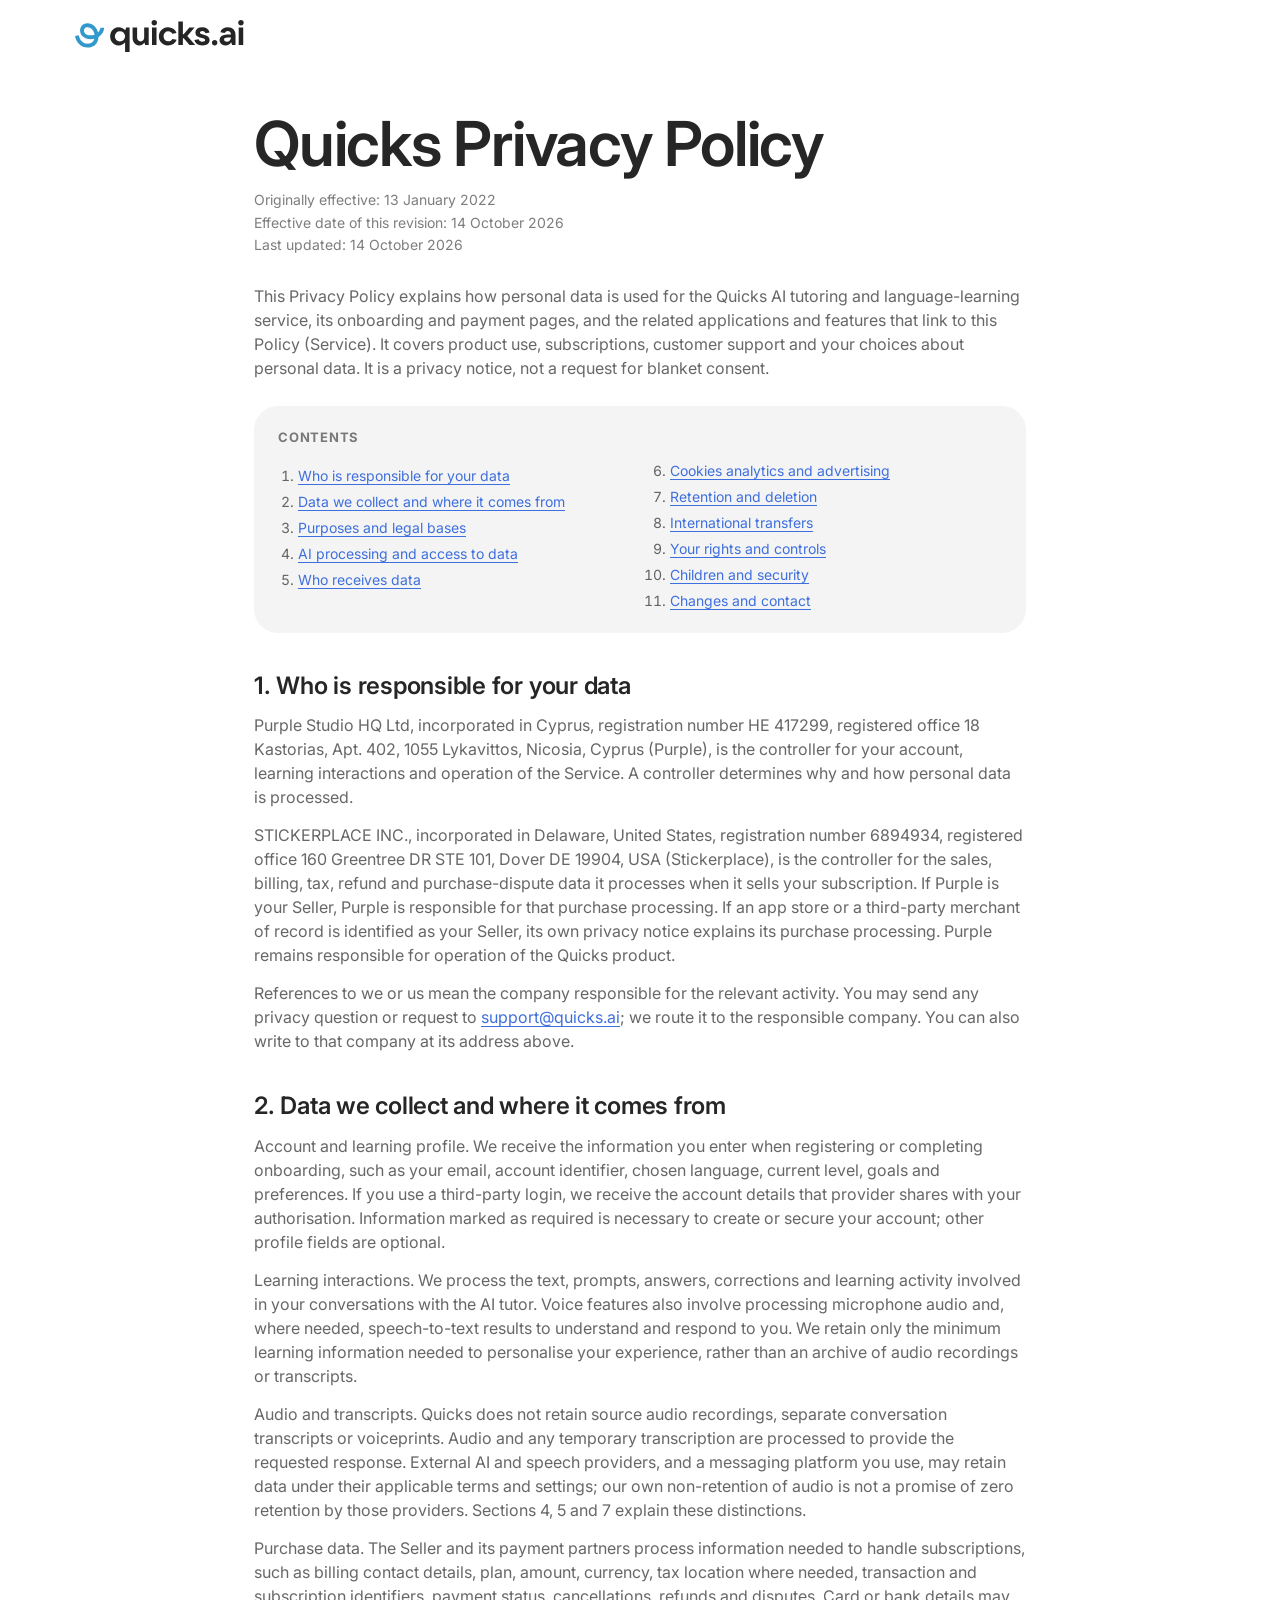
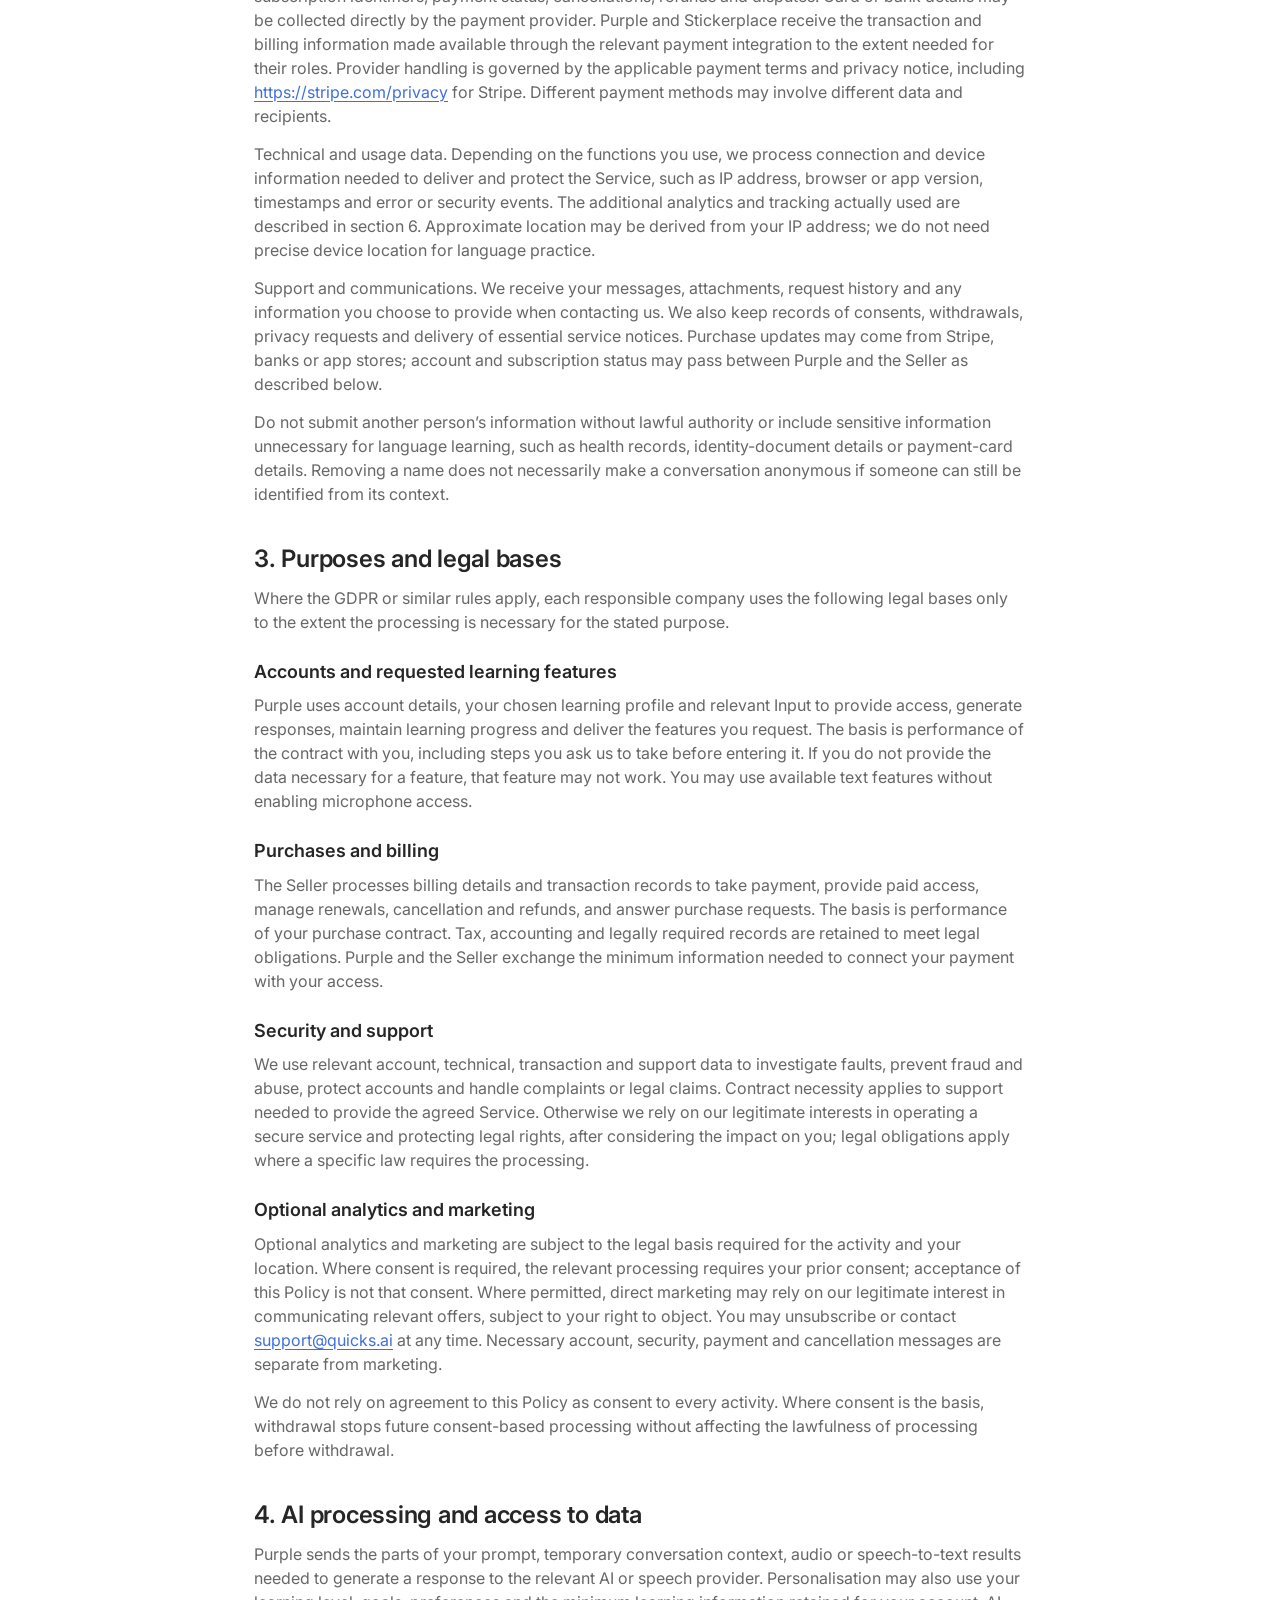
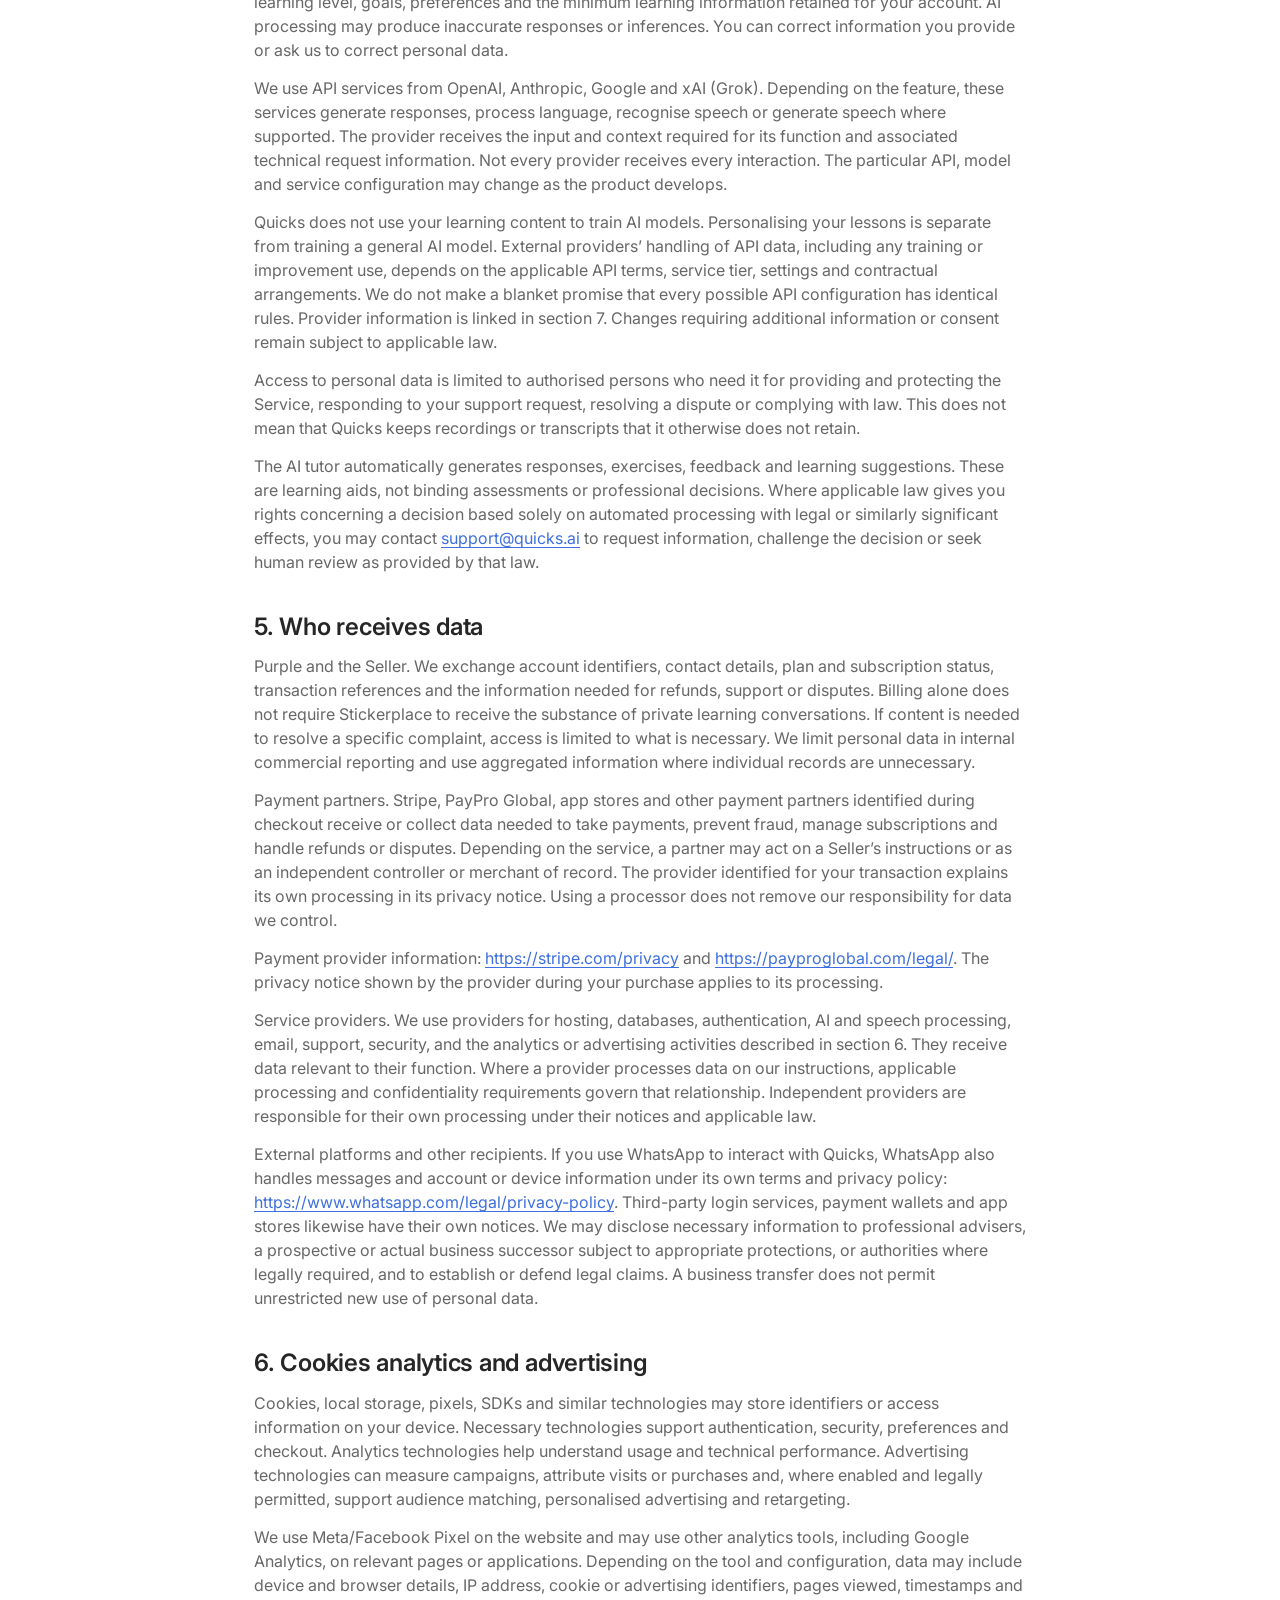
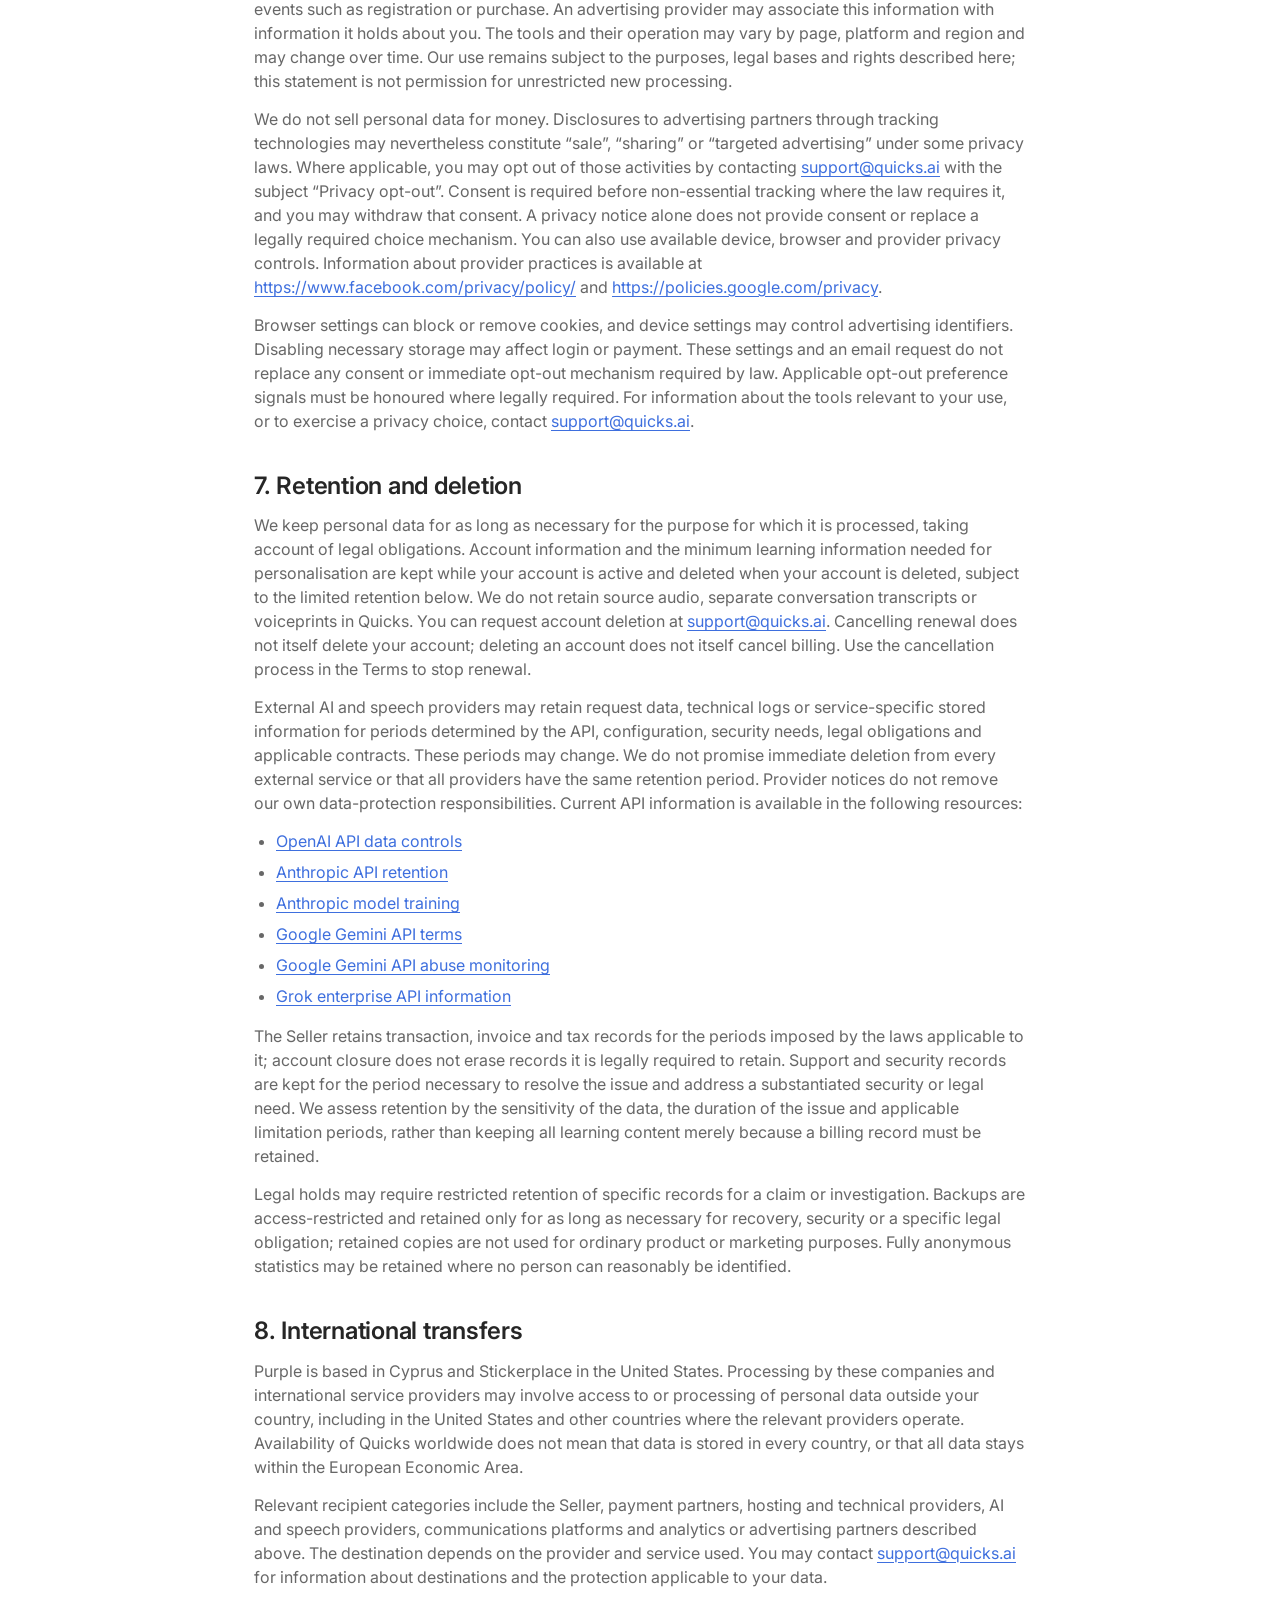
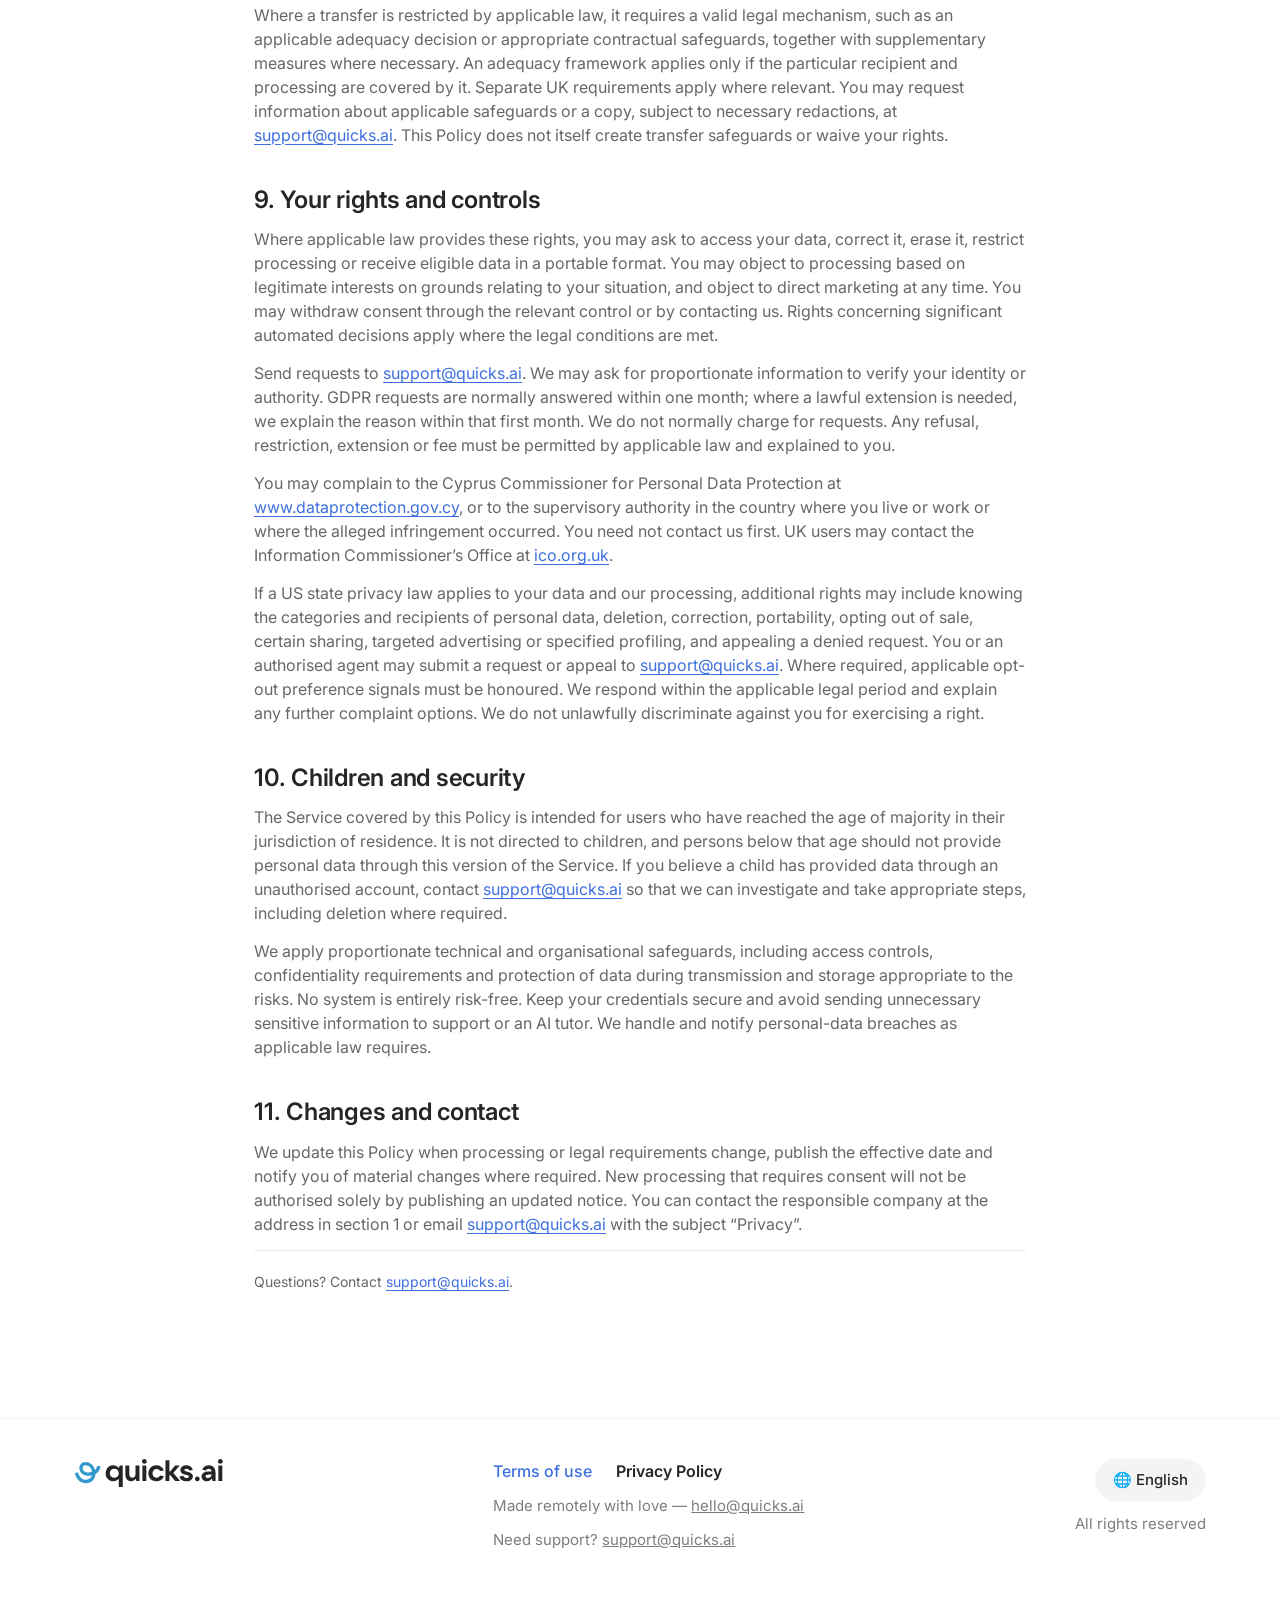
==== privacy.html @ 23584b9f "Add Terms of Service & Privacy Policy pages (brights-style), archive old versions, clean URLs" ====
<!DOCTYPE html>
<html lang="en">
<head>
  <meta charset="UTF-8">
  <meta name="viewport" content="width=device-width, initial-scale=1">

  <!-- Yandex.Metrika counter -->
  <script type="text/javascript">
      (function(m,e,t,r,i,k,a){
          m[i]=m[i]||function(){(m[i].a=m[i].a||[]).push(arguments)};
          m[i].l=1*new Date();

          for (var j = 0; j < document.scripts.length; j++) {
              if (document.scripts[j].src === r) {
                  return;
              }
          }

          k=e.createElement(t);
          a=e.getElementsByTagName(t)[0];
          k.async=1;
          k.src=r;
          a.parentNode.insertBefore(k,a);
      })(
          window,
          document,
          'script',
          'https://mc.yandex.ru/metrika/tag.js?id=111194006',
          'ym'
      );

      ym(111194006, 'init', {
          ssr: true,
          webvisor: true,
          clickmap: true,
          ecommerce: "dataLayer",
          referrer: document.referrer,
          url: location.href,
          accurateTrackBounce: true,
          trackLinks: true
      });
  </script>

  <noscript>
      <div>
          <img
              src="https://mc.yandex.ru/watch/111194006"
              style="position:absolute; left:-9999px;"
              alt=""
          />
      </div>
  </noscript>
  <!-- /Yandex.Metrika counter -->

  <title>Quicks Privacy Policy</title>
  <meta name="description" content="How Quicks processes personal data for AI tutoring, subscriptions and related services.">
  <link rel="icon" href="img/favicon.ico" type="image/png" sizes="128x128">
  <link rel="apple-touch-icon" href="img/favicon.ico">
  <link rel="preconnect" href="https://fonts.googleapis.com">
  <link rel="preconnect" href="https://fonts.gstatic.com" crossorigin>
  <link href="https://fonts.googleapis.com/css2?family=Inter:wght@400;500;600;700&family=Hedvig+Letters+Serif:opsz@12..24&display=swap" rel="stylesheet">
  <link rel="stylesheet" href="css/styles.css">
</head>
<body>

  <!-- ======= Header ======= -->
  <header class="site-header">
    <div class="container header-inner">
      <a class="logo" href="index.html">
        <img src="img/logo-full.svg" alt="quicks.ai" width="170" height="32">
      </a>
    </div>
  </header>

  <main>
    <article class="legal">
      <div class="container legal-inner">
        <h1>Quicks Privacy Policy</h1>
        <p class="dates">Originally effective: 13 January 2022<br>Effective date of this revision: 14 October 2026<br>Last updated: 14 October 2026</p>
        <p>This Privacy Policy explains how personal data is used for the Quicks AI tutoring and language-learning service, its onboarding and payment pages, and the related applications and features that link to this Policy (Service). It covers product use, subscriptions, customer support and your choices about personal data. It is a privacy notice, not a request for blanket consent.</p>

        <nav class="toc" aria-label="Contents">
          <strong>Contents</strong>
          <ol>
            <li><a href="#section-1">Who is responsible for your data</a></li>
            <li><a href="#section-2">Data we collect and where it comes from</a></li>
            <li><a href="#section-3">Purposes and legal bases</a></li>
            <li><a href="#section-4">AI processing and access to data</a></li>
            <li><a href="#section-5">Who receives data</a></li>
            <li><a href="#section-6">Cookies analytics and advertising</a></li>
            <li><a href="#section-7">Retention and deletion</a></li>
            <li><a href="#section-8">International transfers</a></li>
            <li><a href="#section-9">Your rights and controls</a></li>
            <li><a href="#section-10">Children and security</a></li>
            <li><a href="#section-11">Changes and contact</a></li>
          </ol>
        </nav>

        <h2 id="section-1">1. Who is responsible for your data</h2>
        <p>Purple Studio HQ Ltd, incorporated in Cyprus, registration number ΗΕ 417299, registered office 18 Kastorias, Apt. 402, 1055 Lykavittos, Nicosia, Cyprus (Purple), is the controller for your account, learning interactions and operation of the Service. A controller determines why and how personal data is processed.</p>
        <p>STICKERPLACE INC., incorporated in Delaware, United States, registration number 6894934, registered office 160 Greentree DR STE 101, Dover DE 19904, USA (Stickerplace), is the controller for the sales, billing, tax, refund and purchase-dispute data it processes when it sells your subscription. If Purple is your Seller, Purple is responsible for that purchase processing. If an app store or a third-party merchant of record is identified as your Seller, its own privacy notice explains its purchase processing. Purple remains responsible for operation of the Quicks product.</p>
        <p>References to we or us mean the company responsible for the relevant activity. You may send any privacy question or request to <a href="mailto:support@quicks.ai">support@quicks.ai</a>; we route it to the responsible company. You can also write to that company at its address above.</p>

        <h2 id="section-2">2. Data we collect and where it comes from</h2>
        <p>Account and learning profile. We receive the information you enter when registering or completing onboarding, such as your email, account identifier, chosen language, current level, goals and preferences. If you use a third-party login, we receive the account details that provider shares with your authorisation. Information marked as required is necessary to create or secure your account; other profile fields are optional.</p>
        <p>Learning interactions. We process the text, prompts, answers, corrections and learning activity involved in your conversations with the AI tutor. Voice features also involve processing microphone audio and, where needed, speech-to-text results to understand and respond to you. We retain only the minimum learning information needed to personalise your experience, rather than an archive of audio recordings or transcripts.</p>
        <p>Audio and transcripts. Quicks does not retain source audio recordings, separate conversation transcripts or voiceprints. Audio and any temporary transcription are processed to provide the requested response. External AI and speech providers, and a messaging platform you use, may retain data under their applicable terms and settings; our own non-retention of audio is not a promise of zero retention by those providers. Sections 4, 5 and 7 explain these distinctions.</p>
        <p>Purchase data. The Seller and its payment partners process information needed to handle subscriptions, such as billing contact details, plan, amount, currency, tax location where needed, transaction and subscription identifiers, payment status, cancellations, refunds and disputes. Card or bank details may be collected directly by the payment provider. Purple and Stickerplace receive the transaction and billing information made available through the relevant payment integration to the extent needed for their roles. Provider handling is governed by the applicable payment terms and privacy notice, including <a href="https://stripe.com/privacy">https://stripe.com/privacy</a> for Stripe. Different payment methods may involve different data and recipients.</p>
        <p>Technical and usage data. Depending on the functions you use, we process connection and device information needed to deliver and protect the Service, such as IP address, browser or app version, timestamps and error or security events. The additional analytics and tracking actually used are described in section 6. Approximate location may be derived from your IP address; we do not need precise device location for language practice.</p>
        <p>Support and communications. We receive your messages, attachments, request history and any information you choose to provide when contacting us. We also keep records of consents, withdrawals, privacy requests and delivery of essential service notices. Purchase updates may come from Stripe, banks or app stores; account and subscription status may pass between Purple and the Seller as described below.</p>
        <p>Do not submit another person’s information without lawful authority or include sensitive information unnecessary for language learning, such as health records, identity-document details or payment-card details. Removing a name does not necessarily make a conversation anonymous if someone can still be identified from its context.</p>

        <h2 id="section-3">3. Purposes and legal bases</h2>
        <p>Where the GDPR or similar rules apply, each responsible company uses the following legal bases only to the extent the processing is necessary for the stated purpose.</p>
        <h3>Accounts and requested learning features</h3>
        <p>Purple uses account details, your chosen learning profile and relevant Input to provide access, generate responses, maintain learning progress and deliver the features you request. The basis is performance of the contract with you, including steps you ask us to take before entering it. If you do not provide the data necessary for a feature, that feature may not work. You may use available text features without enabling microphone access.</p>
        <h3>Purchases and billing</h3>
        <p>The Seller processes billing details and transaction records to take payment, provide paid access, manage renewals, cancellation and refunds, and answer purchase requests. The basis is performance of your purchase contract. Tax, accounting and legally required records are retained to meet legal obligations. Purple and the Seller exchange the minimum information needed to connect your payment with your access.</p>
        <h3>Security and support</h3>
        <p>We use relevant account, technical, transaction and support data to investigate faults, prevent fraud and abuse, protect accounts and handle complaints or legal claims. Contract necessity applies to support needed to provide the agreed Service. Otherwise we rely on our legitimate interests in operating a secure service and protecting legal rights, after considering the impact on you; legal obligations apply where a specific law requires the processing.</p>
        <h3>Optional analytics and marketing</h3>
        <p>Optional analytics and marketing are subject to the legal basis required for the activity and your location. Where consent is required, the relevant processing requires your prior consent; acceptance of this Policy is not that consent. Where permitted, direct marketing may rely on our legitimate interest in communicating relevant offers, subject to your right to object. You may unsubscribe or contact <a href="mailto:support@quicks.ai">support@quicks.ai</a> at any time. Necessary account, security, payment and cancellation messages are separate from marketing.</p>
        <p>We do not rely on agreement to this Policy as consent to every activity. Where consent is the basis, withdrawal stops future consent-based processing without affecting the lawfulness of processing before withdrawal.</p>

        <h2 id="section-4">4. AI processing and access to data</h2>
        <p>Purple sends the parts of your prompt, temporary conversation context, audio or speech-to-text results needed to generate a response to the relevant AI or speech provider. Personalisation may also use your learning level, goals, preferences and the minimum learning information retained for your account. AI processing may produce inaccurate responses or inferences. You can correct information you provide or ask us to correct personal data.</p>
        <p>We use API services from OpenAI, Anthropic, Google and xAI (Grok). Depending on the feature, these services generate responses, process language, recognise speech or generate speech where supported. The provider receives the input and context required for its function and associated technical request information. Not every provider receives every interaction. The particular API, model and service configuration may change as the product develops.</p>
        <p>Quicks does not use your learning content to train AI models. Personalising your lessons is separate from training a general AI model. External providers’ handling of API data, including any training or improvement use, depends on the applicable API terms, service tier, settings and contractual arrangements. We do not make a blanket promise that every possible API configuration has identical rules. Provider information is linked in section 7. Changes requiring additional information or consent remain subject to applicable law.</p>
        <p>Access to personal data is limited to authorised persons who need it for providing and protecting the Service, responding to your support request, resolving a dispute or complying with law. This does not mean that Quicks keeps recordings or transcripts that it otherwise does not retain.</p>
        <p>The AI tutor automatically generates responses, exercises, feedback and learning suggestions. These are learning aids, not binding assessments or professional decisions. Where applicable law gives you rights concerning a decision based solely on automated processing with legal or similarly significant effects, you may contact <a href="mailto:support@quicks.ai">support@quicks.ai</a> to request information, challenge the decision or seek human review as provided by that law.</p>

        <h2 id="section-5">5. Who receives data</h2>
        <p>Purple and the Seller. We exchange account identifiers, contact details, plan and subscription status, transaction references and the information needed for refunds, support or disputes. Billing alone does not require Stickerplace to receive the substance of private learning conversations. If content is needed to resolve a specific complaint, access is limited to what is necessary. We limit personal data in internal commercial reporting and use aggregated information where individual records are unnecessary.</p>
        <p>Payment partners. Stripe, PayPro Global, app stores and other payment partners identified during checkout receive or collect data needed to take payments, prevent fraud, manage subscriptions and handle refunds or disputes. Depending on the service, a partner may act on a Seller’s instructions or as an independent controller or merchant of record. The provider identified for your transaction explains its own processing in its privacy notice. Using a processor does not remove our responsibility for data we control.</p>
        <p>Payment provider information: <a href="https://stripe.com/privacy">https://stripe.com/privacy</a> and <a href="https://payproglobal.com/legal/">https://payproglobal.com/legal/</a>. The privacy notice shown by the provider during your purchase applies to its processing.</p>
        <p>Service providers. We use providers for hosting, databases, authentication, AI and speech processing, email, support, security, and the analytics or advertising activities described in section 6. They receive data relevant to their function. Where a provider processes data on our instructions, applicable processing and confidentiality requirements govern that relationship. Independent providers are responsible for their own processing under their notices and applicable law.</p>
        <p>External platforms and other recipients. If you use WhatsApp to interact with Quicks, WhatsApp also handles messages and account or device information under its own terms and privacy policy: <a href="https://www.whatsapp.com/legal/privacy-policy">https://www.whatsapp.com/legal/privacy-policy</a>. Third-party login services, payment wallets and app stores likewise have their own notices. We may disclose necessary information to professional advisers, a prospective or actual business successor subject to appropriate protections, or authorities where legally required, and to establish or defend legal claims. A business transfer does not permit unrestricted new use of personal data.</p>

        <h2 id="section-6">6. Cookies analytics and advertising</h2>
        <p>Cookies, local storage, pixels, SDKs and similar technologies may store identifiers or access information on your device. Necessary technologies support authentication, security, preferences and checkout. Analytics technologies help understand usage and technical performance. Advertising technologies can measure campaigns, attribute visits or purchases and, where enabled and legally permitted, support audience matching, personalised advertising and retargeting.</p>
        <p>We use Meta/Facebook Pixel on the website and may use other analytics tools, including Google Analytics, on relevant pages or applications. Depending on the tool and configuration, data may include device and browser details, IP address, cookie or advertising identifiers, pages viewed, timestamps and events such as registration or purchase. An advertising provider may associate this information with information it holds about you. The tools and their operation may vary by page, platform and region and may change over time. Our use remains subject to the purposes, legal bases and rights described here; this statement is not permission for unrestricted new processing.</p>
        <p>We do not sell personal data for money. Disclosures to advertising partners through tracking technologies may nevertheless constitute “sale”, “sharing” or “targeted advertising” under some privacy laws. Where applicable, you may opt out of those activities by contacting <a href="mailto:support@quicks.ai">support@quicks.ai</a> with the subject “Privacy opt-out”. Consent is required before non-essential tracking where the law requires it, and you may withdraw that consent. A privacy notice alone does not provide consent or replace a legally required choice mechanism. You can also use available device, browser and provider privacy controls. Information about provider practices is available at <a href="https://www.facebook.com/privacy/policy/">https://www.facebook.com/privacy/policy/</a> and <a href="https://policies.google.com/privacy">https://policies.google.com/privacy</a>.</p>
        <p>Browser settings can block or remove cookies, and device settings may control advertising identifiers. Disabling necessary storage may affect login or payment. These settings and an email request do not replace any consent or immediate opt-out mechanism required by law. Applicable opt-out preference signals must be honoured where legally required. For information about the tools relevant to your use, or to exercise a privacy choice, contact <a href="mailto:support@quicks.ai">support@quicks.ai</a>.</p>

        <h2 id="section-7">7. Retention and deletion</h2>
        <p>We keep personal data for as long as necessary for the purpose for which it is processed, taking account of legal obligations. Account information and the minimum learning information needed for personalisation are kept while your account is active and deleted when your account is deleted, subject to the limited retention below. We do not retain source audio, separate conversation transcripts or voiceprints in Quicks. You can request account deletion at <a href="mailto:support@quicks.ai">support@quicks.ai</a>. Cancelling renewal does not itself delete your account; deleting an account does not itself cancel billing. Use the cancellation process in the Terms to stop renewal.</p>
        <p>External AI and speech providers may retain request data, technical logs or service-specific stored information for periods determined by the API, configuration, security needs, legal obligations and applicable contracts. These periods may change. We do not promise immediate deletion from every external service or that all providers have the same retention period. Provider notices do not remove our own data-protection responsibilities. Current API information is available in the following resources:</p>
        <ul>
          <li><a href="https://developers.openai.com/api/docs/guides/your-data">OpenAI API data controls</a></li>
          <li><a href="https://privacy.claude.com/en/articles/7996866-how-long-do-you-store-my-organization-s-data">Anthropic API retention</a></li>
          <li><a href="https://privacy.claude.com/en/articles/7996868-is-my-data-used-for-model-training">Anthropic model training</a></li>
          <li><a href="https://ai.google.dev/gemini-api/terms">Google Gemini API terms</a></li>
          <li><a href="https://ai.google.dev/gemini-api/docs/usage-policies">Google Gemini API abuse monitoring</a></li>
          <li><a href="https://x.ai/legal/faq-enterprise">Grok enterprise API information</a></li>
        </ul>
        <p>The Seller retains transaction, invoice and tax records for the periods imposed by the laws applicable to it; account closure does not erase records it is legally required to retain. Support and security records are kept for the period necessary to resolve the issue and address a substantiated security or legal need. We assess retention by the sensitivity of the data, the duration of the issue and applicable limitation periods, rather than keeping all learning content merely because a billing record must be retained.</p>
        <p>Legal holds may require restricted retention of specific records for a claim or investigation. Backups are access-restricted and retained only for as long as necessary for recovery, security or a specific legal obligation; retained copies are not used for ordinary product or marketing purposes. Fully anonymous statistics may be retained where no person can reasonably be identified.</p>

        <h2 id="section-8">8. International transfers</h2>
        <p>Purple is based in Cyprus and Stickerplace in the United States. Processing by these companies and international service providers may involve access to or processing of personal data outside your country, including in the United States and other countries where the relevant providers operate. Availability of Quicks worldwide does not mean that data is stored in every country, or that all data stays within the European Economic Area.</p>
        <p>Relevant recipient categories include the Seller, payment partners, hosting and technical providers, AI and speech providers, communications platforms and analytics or advertising partners described above. The destination depends on the provider and service used. You may contact <a href="mailto:support@quicks.ai">support@quicks.ai</a> for information about destinations and the protection applicable to your data.</p>
        <p>Where a transfer is restricted by applicable law, it requires a valid legal mechanism, such as an applicable adequacy decision or appropriate contractual safeguards, together with supplementary measures where necessary. An adequacy framework applies only if the particular recipient and processing are covered by it. Separate UK requirements apply where relevant. You may request information about applicable safeguards or a copy, subject to necessary redactions, at <a href="mailto:support@quicks.ai">support@quicks.ai</a>. This Policy does not itself create transfer safeguards or waive your rights.</p>

        <h2 id="section-9">9. Your rights and controls</h2>
        <p>Where applicable law provides these rights, you may ask to access your data, correct it, erase it, restrict processing or receive eligible data in a portable format. You may object to processing based on legitimate interests on grounds relating to your situation, and object to direct marketing at any time. You may withdraw consent through the relevant control or by contacting us. Rights concerning significant automated decisions apply where the legal conditions are met.</p>
        <p>Send requests to <a href="mailto:support@quicks.ai">support@quicks.ai</a>. We may ask for proportionate information to verify your identity or authority. GDPR requests are normally answered within one month; where a lawful extension is needed, we explain the reason within that first month. We do not normally charge for requests. Any refusal, restriction, extension or fee must be permitted by applicable law and explained to you.</p>
        <p>You may complain to the Cyprus Commissioner for Personal Data Protection at <a href="https://www.dataprotection.gov.cy">www.dataprotection.gov.cy</a>, or to the supervisory authority in the country where you live or work or where the alleged infringement occurred. You need not contact us first. UK users may contact the Information Commissioner’s Office at <a href="https://ico.org.uk">ico.org.uk</a>.</p>
        <p>If a US state privacy law applies to your data and our processing, additional rights may include knowing the categories and recipients of personal data, deletion, correction, portability, opting out of sale, certain sharing, targeted advertising or specified profiling, and appealing a denied request. You or an authorised agent may submit a request or appeal to <a href="mailto:support@quicks.ai">support@quicks.ai</a>. Where required, applicable opt-out preference signals must be honoured. We respond within the applicable legal period and explain any further complaint options. We do not unlawfully discriminate against you for exercising a right.</p>

        <h2 id="section-10">10. Children and security</h2>
        <p>The Service covered by this Policy is intended for users who have reached the age of majority in their jurisdiction of residence. It is not directed to children, and persons below that age should not provide personal data through this version of the Service. If you believe a child has provided data through an unauthorised account, contact <a href="mailto:support@quicks.ai">support@quicks.ai</a> so that we can investigate and take appropriate steps, including deletion where required.</p>
        <p>We apply proportionate technical and organisational safeguards, including access controls, confidentiality requirements and protection of data during transmission and storage appropriate to the risks. No system is entirely risk-free. Keep your credentials secure and avoid sending unnecessary sensitive information to support or an AI tutor. We handle and notify personal-data breaches as applicable law requires.</p>

        <h2 id="section-11">11. Changes and contact</h2>
        <p>We update this Policy when processing or legal requirements change, publish the effective date and notify you of material changes where required. New processing that requires consent will not be authorised solely by publishing an updated notice. You can contact the responsible company at the address in section 1 or email <a href="mailto:support@quicks.ai">support@quicks.ai</a> with the subject “Privacy”.</p>

        <p class="legal-foot">Questions? Contact <a href="mailto:support@quicks.ai">support@quicks.ai</a>.</p>
      </div>
    </article>
  </main>

  <!-- ======= Footer ======= -->
  <footer class="site-footer">
    <div class="container footer-inner">
      <a class="logo" href="index.html">
        <img src="img/logo-full.svg" alt="quicks.ai" width="149" height="28">
      </a>
      <div class="footer-mid">
        <nav class="footer-links">
          <a href="terms.html">Terms of use</a>
          <a href="privacy.html" class="is-active">Privacy Policy</a>
        </nav>
        <p>Made remotely with love — <a href="mailto:hello@quicks.ai">hello@quicks.ai</a></p>
        <p>Need support? <a href="mailto:support@quicks.ai">support@quicks.ai</a></p>
      </div>
      <div class="footer-right">
        <span class="lang-pill">🌐 English</span>
        <p>All rights reserved</p>
      </div>
    </div>
  </footer>

</body>
</html>
---- css/styles.css ----
/* ============================================================
   Quicks-style landing — design tokens taken from quicks.ai:
   Inter (headings/UI) + Hedvig Letters Serif (supporting text),
   ink #262626, surfaces rgba(38,38,38,.05), radii 12/24/32/40,
   pill buttons, soft blue accent, pastel gradient covers.
   ============================================================ */

:root {
  --ink: #262626;
  --ink-70: rgba(38, 38, 38, 0.7);
  --ink-60: rgba(38, 38, 38, 0.6);
  --ink-40: rgba(38, 38, 38, 0.4);
  --surface: rgba(38, 38, 38, 0.05);
  --surface-strong: rgba(38, 38, 38, 0.1);
  --page-alt: #f4f4f5;
  --blue: #5b9bd5;
  --link: #3e6fde;
  --green: #2f9e44;
  --green-soft: rgba(94, 213, 101, 0.16);
  --wa-green: #d9fdd3;
  --blue-soft: rgba(91, 155, 213, 0.16);
  --radius-sm: 12px;
  --radius-md: 24px;
  --radius-lg: 32px;
  --radius-xl: 40px;
  --font-sans: "Inter", -apple-system, BlinkMacSystemFont, "Segoe UI", sans-serif;
  --font-serif: "Hedvig Letters Serif", Georgia, "Times New Roman", serif;
}

* { margin: 0; padding: 0; box-sizing: border-box; }

html { scroll-behavior: smooth; }

body {
  font-family: var(--font-sans);
  font-size: 16px;
  line-height: 1.5;
  color: var(--ink);
  background: #fff;
  -webkit-font-smoothing: antialiased;
}

img { display: block; max-width: 100%; }

.container {
  max-width: 1180px;
  margin: 0 auto;
  padding-left: 24px;
  padding-right: 24px;
}

/* ---------- Type ---------- */

h1 {
  font-size: clamp(40px, 6.5vw, 62px);
  font-weight: 600;
  line-height: 1.02;
  letter-spacing: -0.02em;
}

h2 {
  font-size: clamp(30px, 4.5vw, 40px);
  font-weight: 600;
  line-height: 1.1;
  letter-spacing: -0.01em;
}

h3 {
  font-size: 22px;
  font-weight: 600;
  line-height: 1.3;
}

.serif {
  font-family: var(--font-serif);
  font-weight: 400;
  color: var(--ink-60);
  font-size: 20px;
  line-height: 1.55;
}

.lead { max-width: 640px; margin: 24px auto 0; }

/* ---------- Buttons ---------- */

.btn {
  display: inline-flex;
  align-items: center;
  gap: 10px;
  padding: 14px 26px;
  border-radius: 9999px;
  font-family: var(--font-sans);
  font-size: 16px;
  font-weight: 600;
  line-height: 1.5;
  text-decoration: none;
  white-space: nowrap;
  transition: transform 0.15s ease, background-color 0.15s ease, box-shadow 0.15s ease;
}

.btn .arr { transition: transform 0.15s ease; }
.btn:hover .arr { transform: translateX(4px); }
.btn:active { transform: scale(0.98); }

.btn-dark { background: var(--ink); color: #fff; }
.btn-dark:hover { background: #000; }

.btn-light { background: var(--surface); color: var(--ink); }
.btn-light:hover { background: var(--surface-strong); }

.btn-white { background: #fff; color: var(--ink); box-shadow: 0 1px 2px rgba(38, 38, 38, 0.08); }
.btn-white:hover { box-shadow: 0 4px 14px rgba(38, 38, 38, 0.12); }

/* ---------- Header ---------- */

.site-header { padding: 20px 0; }

.header-inner {
  display: flex;
  align-items: center;
  justify-content: space-between;
}

.logo {
  display: inline-flex;
  align-items: center;
  text-decoration: none;
}

.logo img { height: 32px; width: auto; }

.site-footer .logo img { height: 28px; }

/* ---------- Decorative shapes ---------- */

.deco { pointer-events: none; user-select: none; }

.deco-asterisk {
  position: absolute;
  width: 64px;
  top: -26px;
  right: 8%;
  transform: rotate(14deg);
}

.h2-wrap { position: relative; }

/* burst peeks out from behind the doc mockup */
.split-visual-doc { position: relative; }

.split-visual-doc .deco-burst {
  position: absolute;
  width: 72px;
  top: -34px;
  right: 10%;
  transform: rotate(12deg);
  z-index: 0;
}

.split-visual-doc .doc-card { position: relative; z-index: 1; }

/* ---------- Block 1: Hero ---------- */

.hero { padding: 72px 0 96px; }

.hero-head {
  position: relative;
  text-align: center;
  max-width: 820px;
  margin: 0 auto;
}

.hero-cards {
  display: grid;
  grid-template-columns: 1fr 1fr;
  gap: 24px;
  margin-top: 64px;
}

.hero-card {
  background: var(--surface);
  border-radius: var(--radius-xl);
  padding: 40px;
  display: flex;
  flex-direction: column;
  align-items: flex-start;
  gap: 14px;
}

.hero-card p { color: var(--ink-70); max-width: 420px; }
.hero-card .btn { margin-top: 10px; }

.hero-card-art {
  width: 100%;
  min-height: 128px;
  margin-bottom: 10px;
  display: flex;
  flex-direction: column;
  justify-content: center;
  gap: 8px;
}

/* mini chat preview */
.mini-bubble {
  font-size: 14px;
  font-weight: 500;
  padding: 10px 16px;
  border-radius: 18px;
  width: fit-content;
}

.mini-bubble-ai {
  background: #fff;
  border-bottom-left-radius: 6px;
  box-shadow: 0 1px 2px rgba(38, 38, 38, 0.06);
}

.mini-bubble-me {
  background: var(--wa-green);
  color: var(--ink);
  border-bottom-right-radius: 6px;
  align-self: flex-end;
}

/* mini book fan */
.hero-card-art-books {
  flex-direction: row;
  align-items: center;
  justify-content: center;
  gap: 0;
}

/* ---------- Pastel gradient covers ---------- */

.cover {
  width: 78px;
  height: 108px;
  border-radius: 10px;
  display: flex;
  align-items: flex-end;
  padding: 10px;
  color: rgba(255, 255, 255, 0.95);
  font-size: 11px;
  font-weight: 600;
  letter-spacing: 0.02em;
  box-shadow: 0 10px 24px rgba(38, 38, 38, 0.16);
}

.cover-1 { background: linear-gradient(160deg, #ffe29a, #f5b942); transform: rotate(-10deg) translateY(6px); }
.cover-2 { background: linear-gradient(160deg, #9f7bec, #7048c9); z-index: 1; }
.cover-3 { background: linear-gradient(160deg, #7fe3a1, #3cba6f); transform: rotate(10deg) translateY(6px); }
.cover-4 { background: linear-gradient(160deg, #f79ba2, #e05c68); }
.cover-5 { background: linear-gradient(160deg, #f6b26b, #e8833a); }
.cover-6 { background: linear-gradient(160deg, #8ecdf2, #4b93d1); }

/* ---------- Split sections (blocks 2 & 3) ---------- */

.split { padding: 96px 0; }

.split-inner {
  display: grid;
  grid-template-columns: 1fr 1fr;
  gap: 72px;
  align-items: center;
}

.split-reverse .split-text { order: 2; }
.split-reverse .split-visual { order: 1; }

.split-text > .serif { margin-top: 20px; }
.split-text .btn { margin-top: 32px; }

.feature-list {
  list-style: none;
  margin-top: 28px;
  display: flex;
  flex-direction: column;
  gap: 16px;
}

.feature-list li {
  position: relative;
  padding-left: 28px;
  color: var(--ink-70);
  text-wrap: pretty; /* no single-word orphan lines when wrapping */
}

.feature-list li::before {
  content: "✳";
  position: absolute;
  left: 0;
  top: 0;
  font-size: 15px;
  color: var(--blue);
}

.feature-list li strong { color: var(--ink); font-weight: 600; }

/* ---------- Chat mockup ---------- */

.chat-card {
  background: #fff;
  border-radius: var(--radius-lg);
  box-shadow: 0 24px 64px rgba(38, 38, 38, 0.12);
  padding: 24px;
  max-width: 460px;
  margin: 0 auto;
}

.chat-head {
  display: flex;
  align-items: center;
  gap: 12px;
  padding-bottom: 16px;
  border-bottom: 1px solid var(--surface);
}

.chat-name { font-weight: 600; font-size: 15px; }

.chat-status {
  font-size: 13px;
  color: var(--ink-60);
  display: flex;
  align-items: center;
  gap: 6px;
}

.dot {
  width: 8px;
  height: 8px;
  border-radius: 50%;
  background: #4ecb5c;
  display: inline-block;
}

.chat-body {
  display: flex;
  flex-direction: column;
  gap: 10px;
  padding: 18px 0;
}

.msg {
  max-width: 85%;
  padding: 11px 16px;
  border-radius: 18px;
  font-size: 15px;
  line-height: 1.45;
}

.msg-ai {
  background: var(--surface);
  border-bottom-left-radius: 6px;
}

.msg-me {
  background: var(--wa-green);
  color: var(--ink);
  align-self: flex-end;
  border-bottom-right-radius: 6px;
}

.msg-tip {
  background: var(--blue-soft);
  color: var(--ink-70);
  border-radius: 14px;
  font-size: 14px;
}

.msg-tip span {
  display: inline-block;
  background: var(--blue);
  color: #fff;
  font-size: 11px;
  font-weight: 600;
  padding: 1px 8px;
  border-radius: 9999px;
  margin-right: 6px;
  transform: translateY(-1px);
}

.msg-tip em { font-style: normal; font-weight: 600; color: var(--ink); }

.chat-input {
  display: flex;
  align-items: center;
  justify-content: space-between;
  gap: 12px;
  background: var(--surface);
  border-radius: 9999px;
  padding: 13px 20px;
  font-size: 15px;
  color: var(--ink-40);
}

.chat-input .send { color: var(--ink-60); font-size: 18px; }

/* ---------- Avatars ---------- */

.avatar {
  width: 44px;
  height: 44px;
  border-radius: 50%;
  flex: none;
  display: flex;
  align-items: center;
  justify-content: center;
  color: #fff;
  font-size: 14px;
  font-weight: 600;
}

.avatar-tutor { background: linear-gradient(150deg, #8ecdf2, #5b9bd5); }
.avatar-1 { background: linear-gradient(150deg, #f5b942, #e8833a); }
.avatar-2 { background: linear-gradient(150deg, #7fe3a1, #3cba6f); }
.avatar-3 { background: linear-gradient(150deg, #9f7bec, #7048c9); }

/* ---------- Doc / workspace mockup ---------- */

.doc-card {
  background: #fff;
  border-radius: var(--radius-lg);
  box-shadow: 0 24px 64px rgba(38, 38, 38, 0.12);
  padding: 32px;
  max-width: 480px;
  margin: 0 auto;
}

.doc-time {
  color: var(--blue);
  font-weight: 600;
  font-size: 14px;
  margin-bottom: 6px;
}

.doc-title { font-size: 19px; font-weight: 600; line-height: 1.35; }

.doc-points {
  list-style: none;
  margin-top: 18px;
  display: flex;
  flex-direction: column;
  gap: 12px;
}

.doc-points li {
  position: relative;
  padding-left: 20px;
  font-size: 15px;
  color: var(--ink-70);
}

.doc-points li::before {
  content: "";
  position: absolute;
  left: 0;
  top: 8px;
  width: 7px;
  height: 7px;
  border-radius: 50%;
  background: var(--ink-40);
}

.doc-foot {
  display: flex;
  align-items: center;
  justify-content: space-between;
  gap: 16px;
  margin-top: 26px;
  padding-top: 22px;
  border-top: 1px solid var(--surface);
}

.covers-row { display: flex; gap: 8px; }

.covers-row .cover {
  width: 52px;
  height: 72px;
  border-radius: 8px;
  padding: 6px;
  font-size: 9px;
  box-shadow: 0 6px 16px rgba(38, 38, 38, 0.14);
}

.doc-foot-label {
  font-size: 13px;
  font-weight: 500;
  color: var(--ink-60);
  text-align: right;
  line-height: 1.45;
}

/* ---------- Block 4: Community ---------- */

.community {
  background: var(--page-alt);
  border-radius: var(--radius-xl);
  margin: 24px;
  padding: 96px 0;
  text-align: center;
}

.community > .container > .serif {
  max-width: 560px;
  margin: 20px auto 0;
}

.testimonials {
  display: grid;
  grid-template-columns: repeat(3, 1fr);
  gap: 24px;
  margin-top: 56px;
  text-align: left;
}

.t-card {
  background: #fff;
  border-radius: var(--radius-md);
  padding: 28px;
  display: flex;
  flex-direction: column;
  justify-content: space-between;
  gap: 24px;
}

.t-card blockquote { font-size: 17px; line-height: 1.6; }

.t-card figcaption {
  display: flex;
  align-items: center;
  gap: 12px;
  font-weight: 600;
  font-size: 15px;
}

/* ---------- Footer ---------- */

.site-footer {
  border-top: 1px solid var(--surface);
  margin-top: 24px;
  padding: 40px 0 48px;
}

.footer-inner {
  display: flex;
  align-items: flex-start;
  justify-content: space-between;
  gap: 32px;
}

.footer-inner .logo { font-size: 20px; }

.footer-mid { display: flex; flex-direction: column; gap: 12px; }

.footer-links { display: flex; gap: 24px; }

.footer-links a {
  color: var(--link);
  text-decoration: none;
  font-weight: 500;
}

.footer-links a:hover { text-decoration: underline; }

.footer-mid p { color: var(--ink-60); font-size: 15px; }
.footer-mid p a { color: var(--ink-60); }

.footer-right {
  display: flex;
  flex-direction: column;
  align-items: flex-end;
  gap: 12px;
}

.lang-pill {
  background: var(--surface);
  border-radius: 9999px;
  padding: 10px 18px;
  font-size: 15px;
  font-weight: 500;
}

.footer-right p { color: var(--ink-60); font-size: 15px; }

/* ============================================================
   Responsive
   ============================================================ */

@media (max-width: 1023px) {
  .split { padding: 72px 0; }
  .split-inner { gap: 48px; }
}

@media (max-width: 900px) {
  .hero { padding: 48px 0 72px; }

  .hero-cards { grid-template-columns: 1fr; margin-top: 48px; }

  .split-inner { grid-template-columns: 1fr; }

  /* text first, mockup second on mobile for both blocks */
  .split-reverse .split-text { order: 1; }
  .split-reverse .split-visual { order: 2; }

  .deco-asterisk { width: 48px; top: -34px; right: 2%; }
  .split-visual-doc .deco-burst { width: 52px; top: -24px; right: 4%; }

  .testimonials { grid-template-columns: 1fr; }

  .community { margin: 16px; padding: 64px 0; }

  .footer-inner { flex-direction: column; align-items: flex-start; }
  .footer-right { align-items: flex-start; }
}

@media (max-width: 520px) {
  .serif { font-size: 18px; }

  .hero-card { padding: 28px 22px; }

  .chat-card, .doc-card { padding: 20px; }

  .doc-foot { flex-direction: column; align-items: flex-start; }
  .doc-foot-label { text-align: left; }

  .btn { padding: 13px 22px; font-size: 15px; }

  .site-header .btn { padding: 11px 20px; }
}

/* ============================================================
   Legal pages (Terms, Privacy)
   ============================================================ */
.legal { padding: 40px 0 88px; }

.legal-inner { max-width: 820px; }

.legal h1 { margin-bottom: 14px; }

.legal .dates {
  font-size: 14px;
  color: var(--ink-60);
  margin: 0 0 28px;
  line-height: 1.6;
}

.legal h2 {
  font-size: 24px;
  margin: 40px 0 14px;
  scroll-margin-top: 24px;
}

.legal h3 {
  font-size: 18px;
  margin: 26px 0 10px;
}

.legal p {
  color: var(--ink-70);
  margin: 0 0 14px;
}

.legal p strong { color: var(--ink); font-weight: 600; }

.legal a { color: var(--link); text-underline-offset: 3px; overflow-wrap: anywhere; }

.legal ul, .legal ol {
  margin: 0 0 16px;
  padding-left: 22px;
  color: var(--ink-70);
}

.legal li { margin: 7px 0; }

/* Table of contents */
.legal .toc {
  margin: 26px 0 36px;
  padding: 22px 24px;
  background: var(--surface);
  border-radius: var(--radius-md);
}

.legal .toc strong {
  display: block;
  margin-bottom: 12px;
  font-size: 13px;
  letter-spacing: 0.06em;
  text-transform: uppercase;
  color: var(--ink-60);
}

.legal .toc ol {
  columns: 2;
  column-gap: 40px;
  margin: 0;
  padding-left: 20px;
  font-size: 14px;
}

.legal .toc li { break-inside: avoid; margin: 5px 0; }

.footer-links a.is-active { color: var(--ink); font-weight: 600; }

.legal-foot {
  margin-top: 40px;
  padding-top: 20px;
  border-top: 1px solid var(--surface-strong);
  font-size: 14px;
  color: var(--ink-60);
}

@media (max-width: 620px) {
  .legal { padding: 28px 0 56px; }
  .legal h2 { font-size: 21px; }
  .legal .toc { padding: 18px 18px; }
  .legal .toc ol { columns: 1; }
}
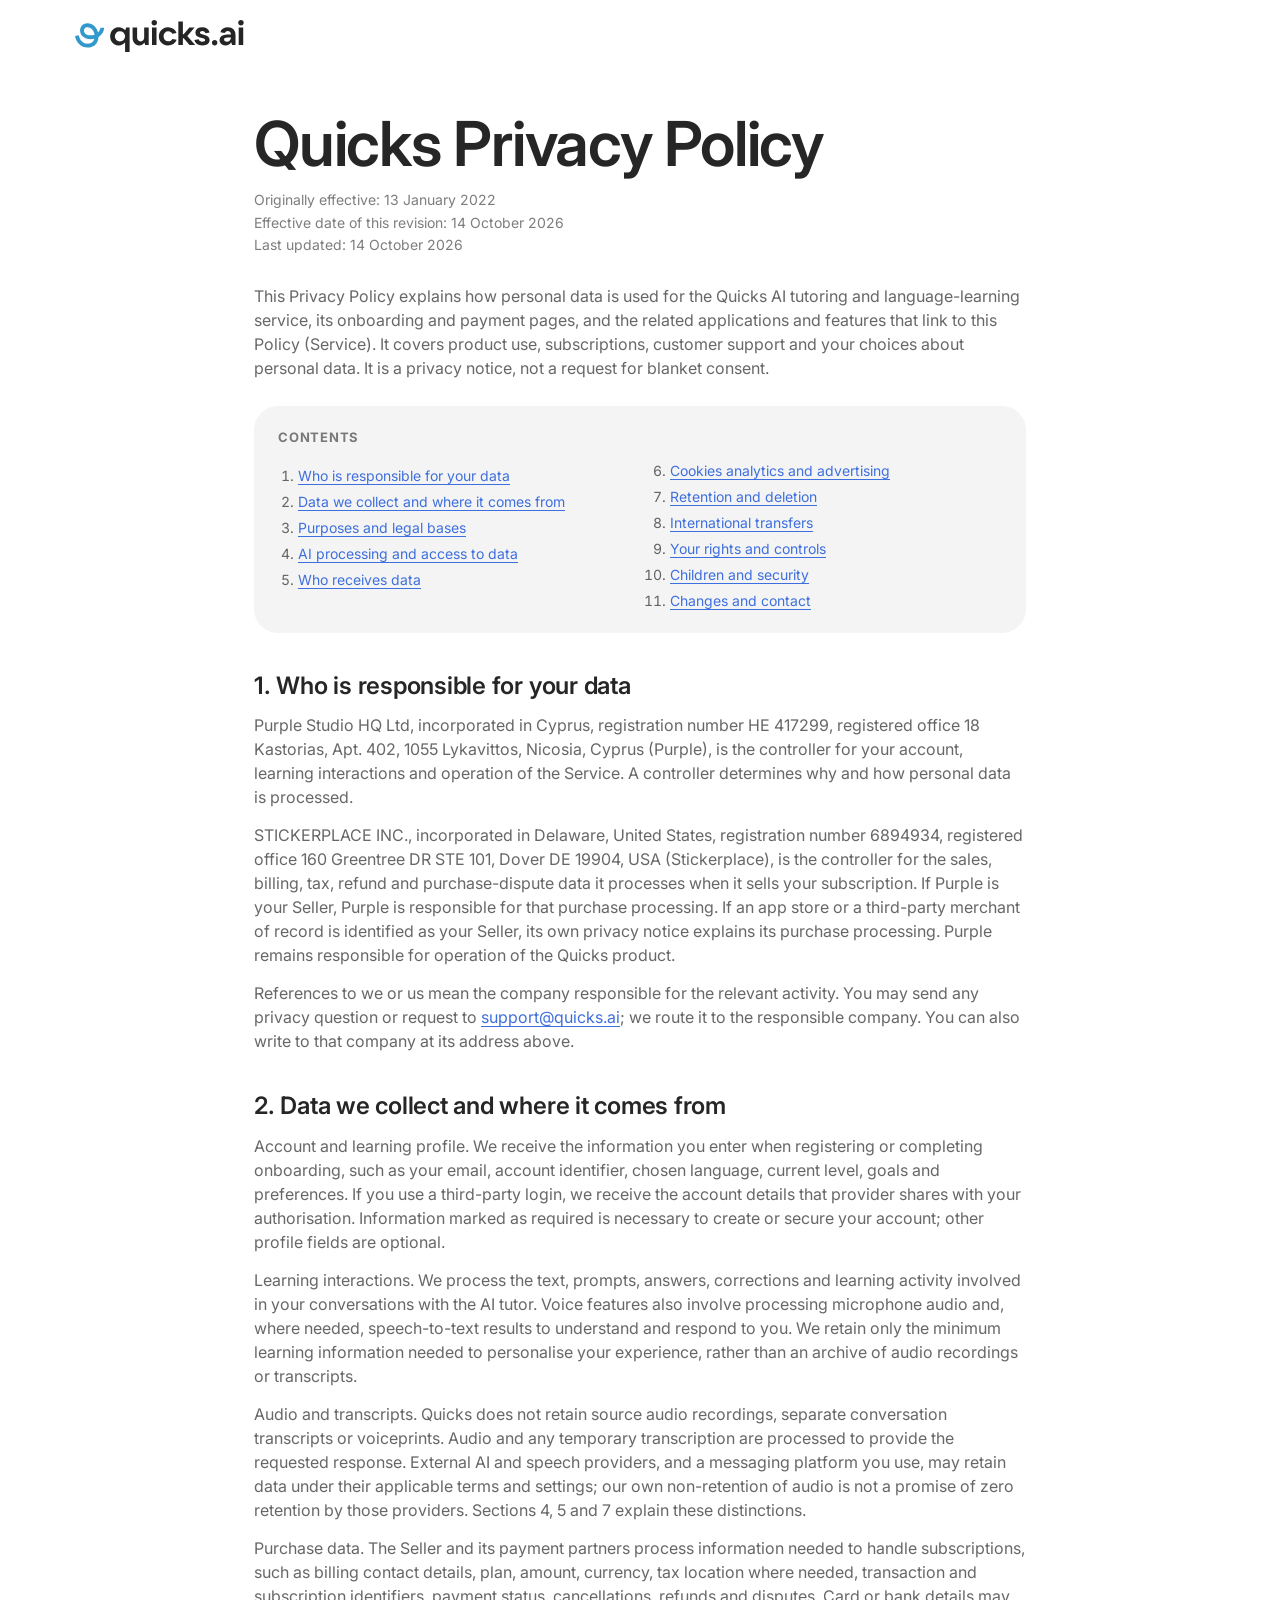
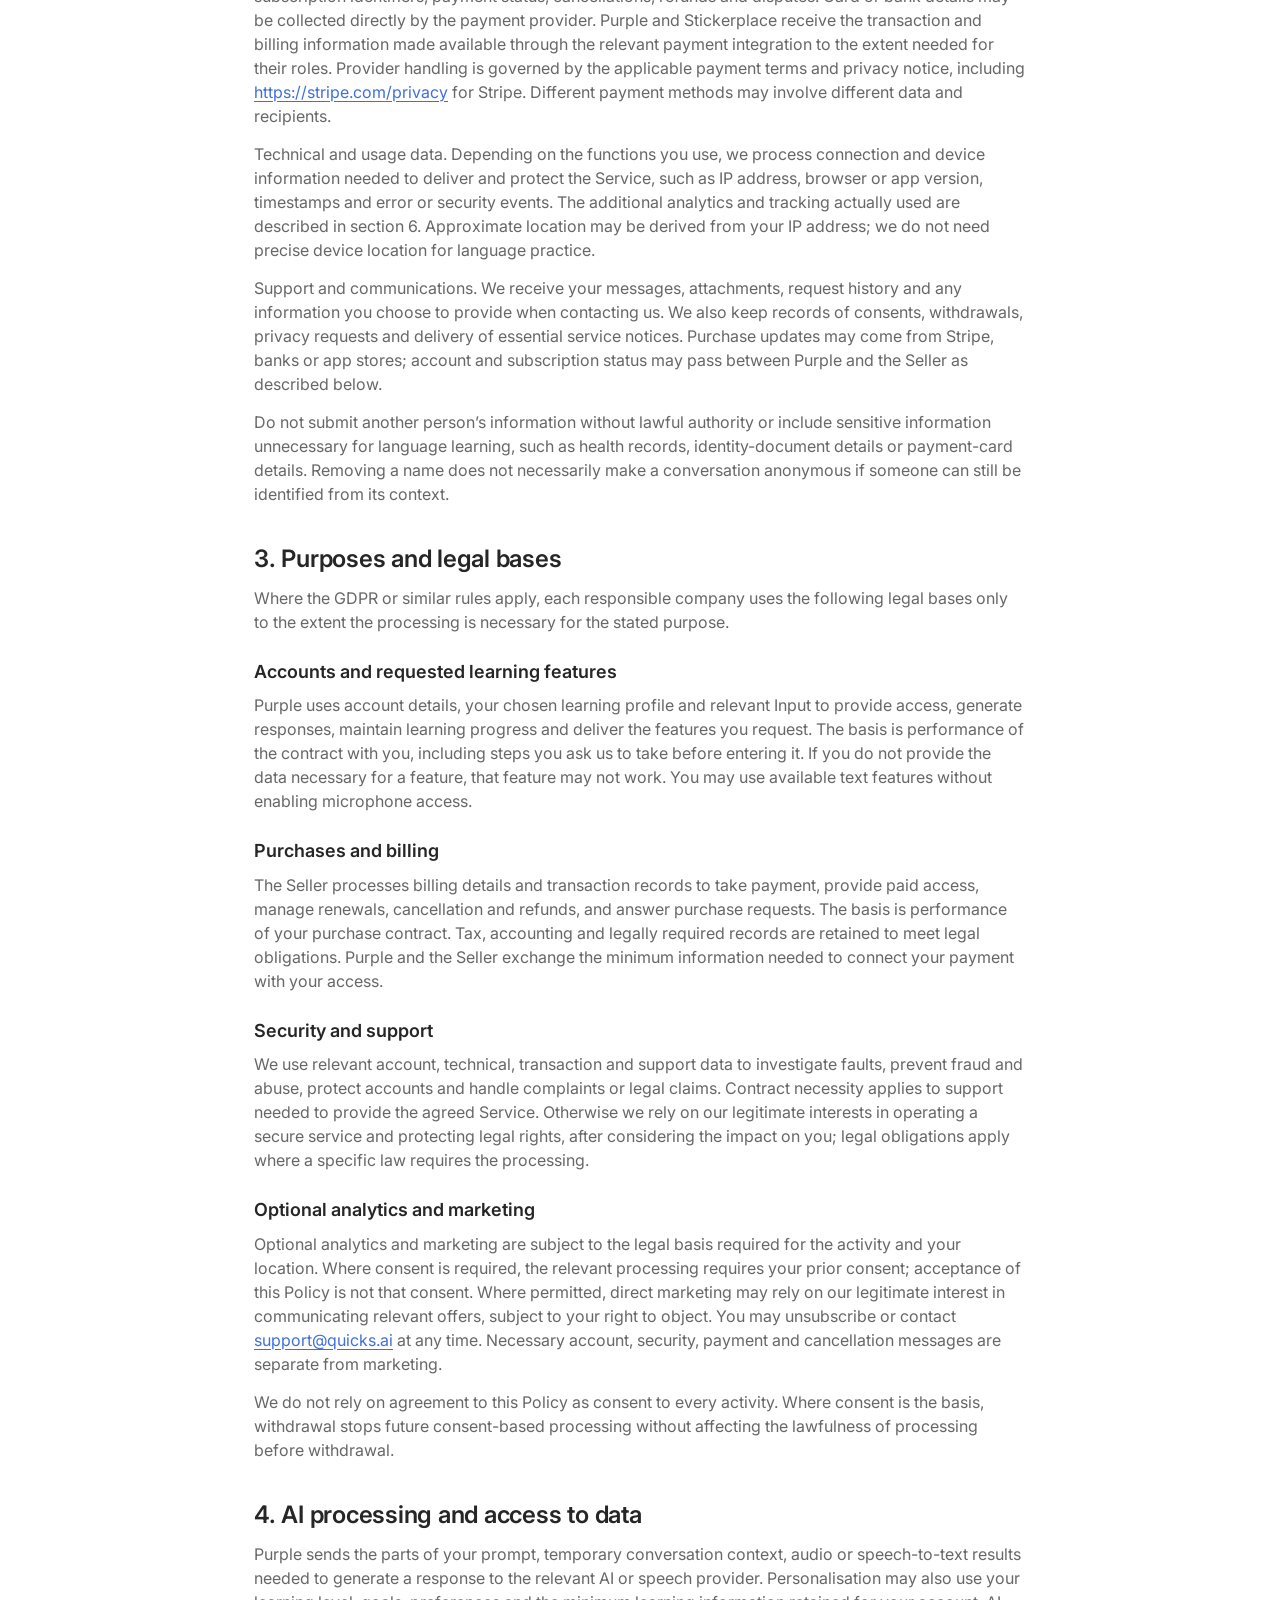
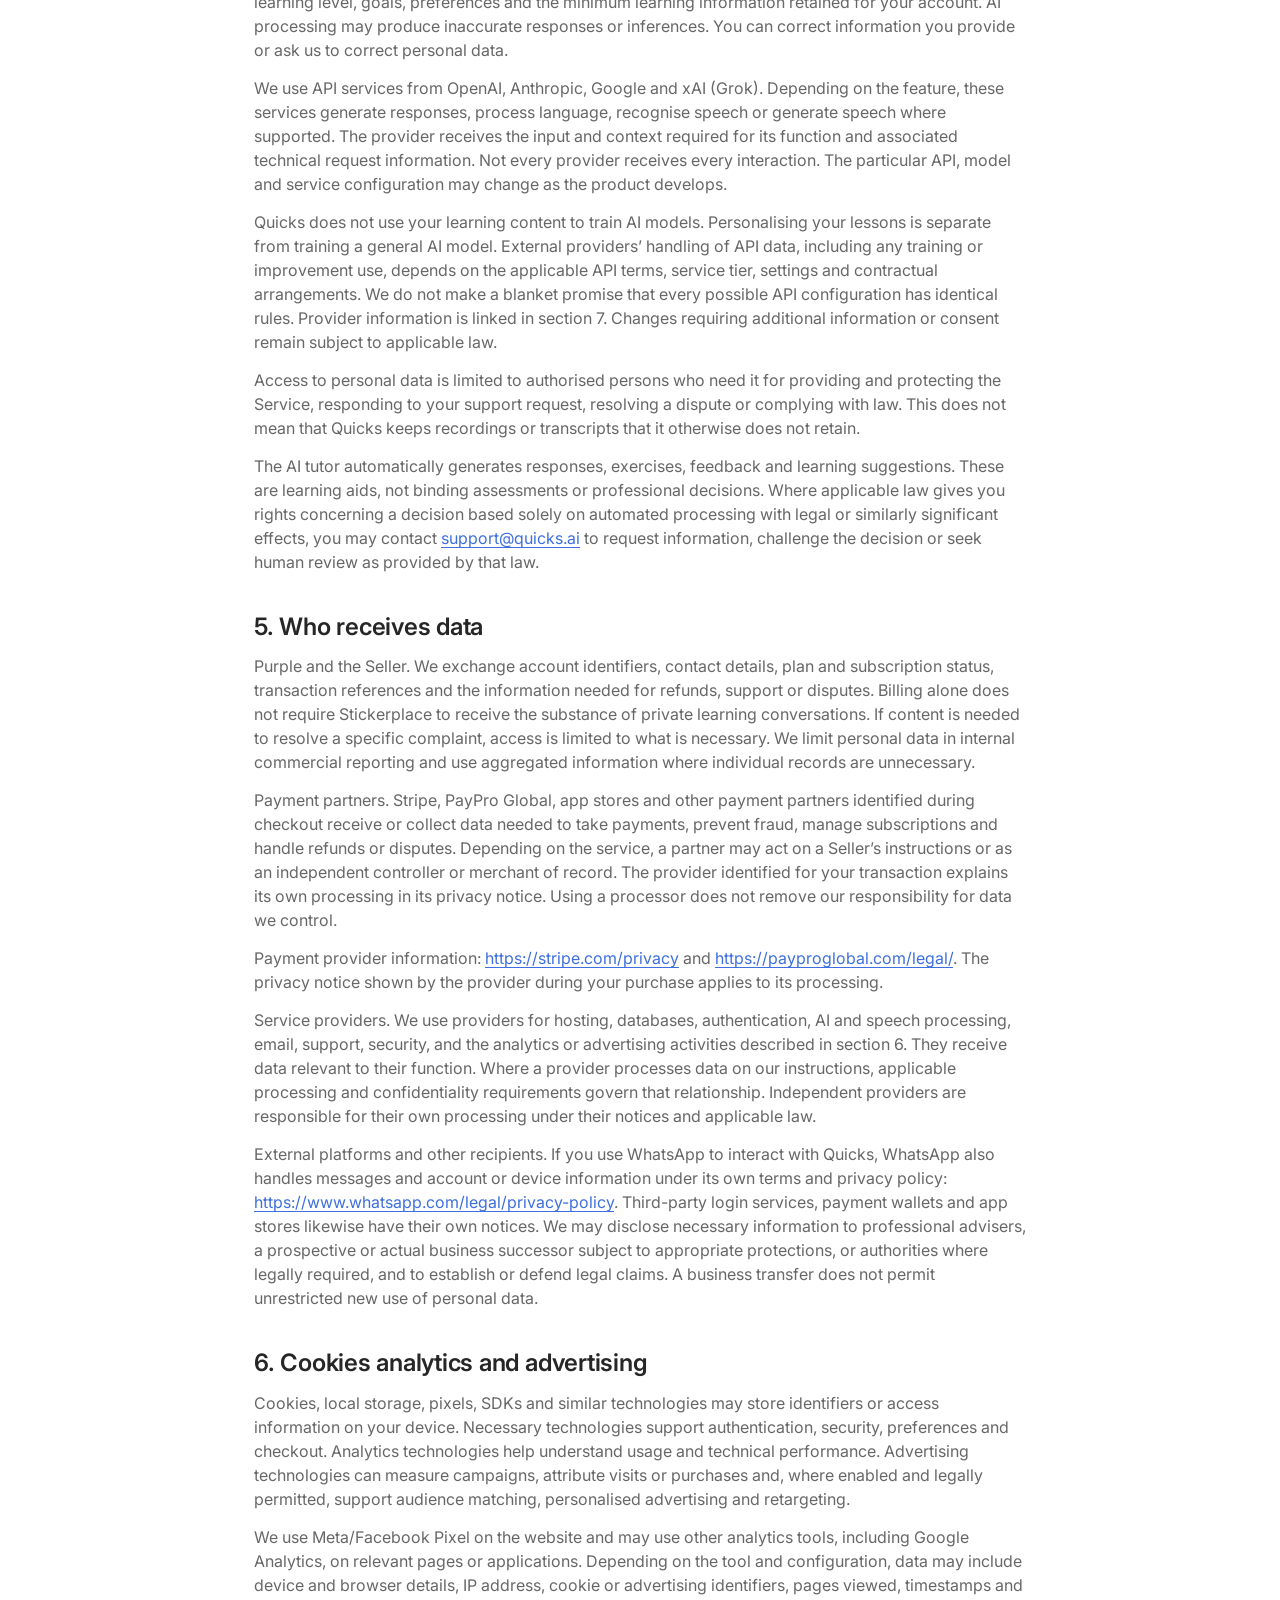
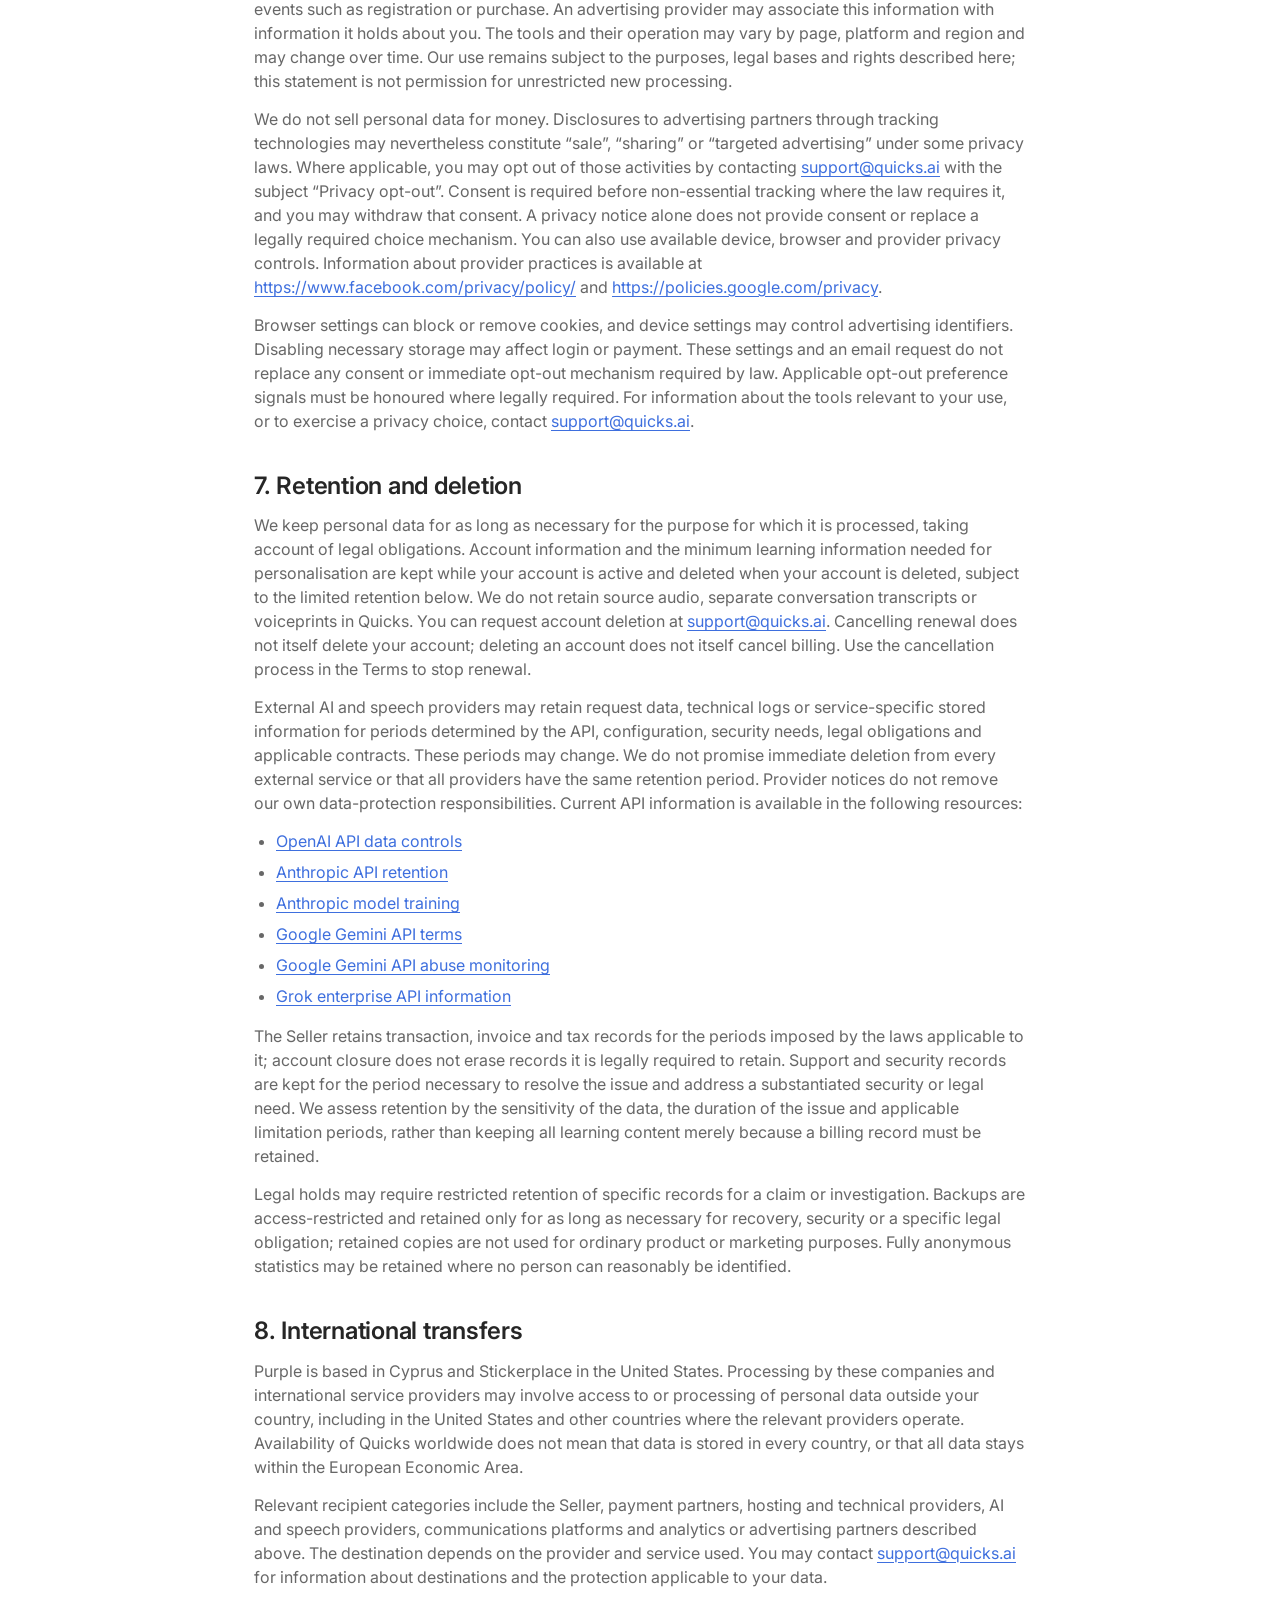
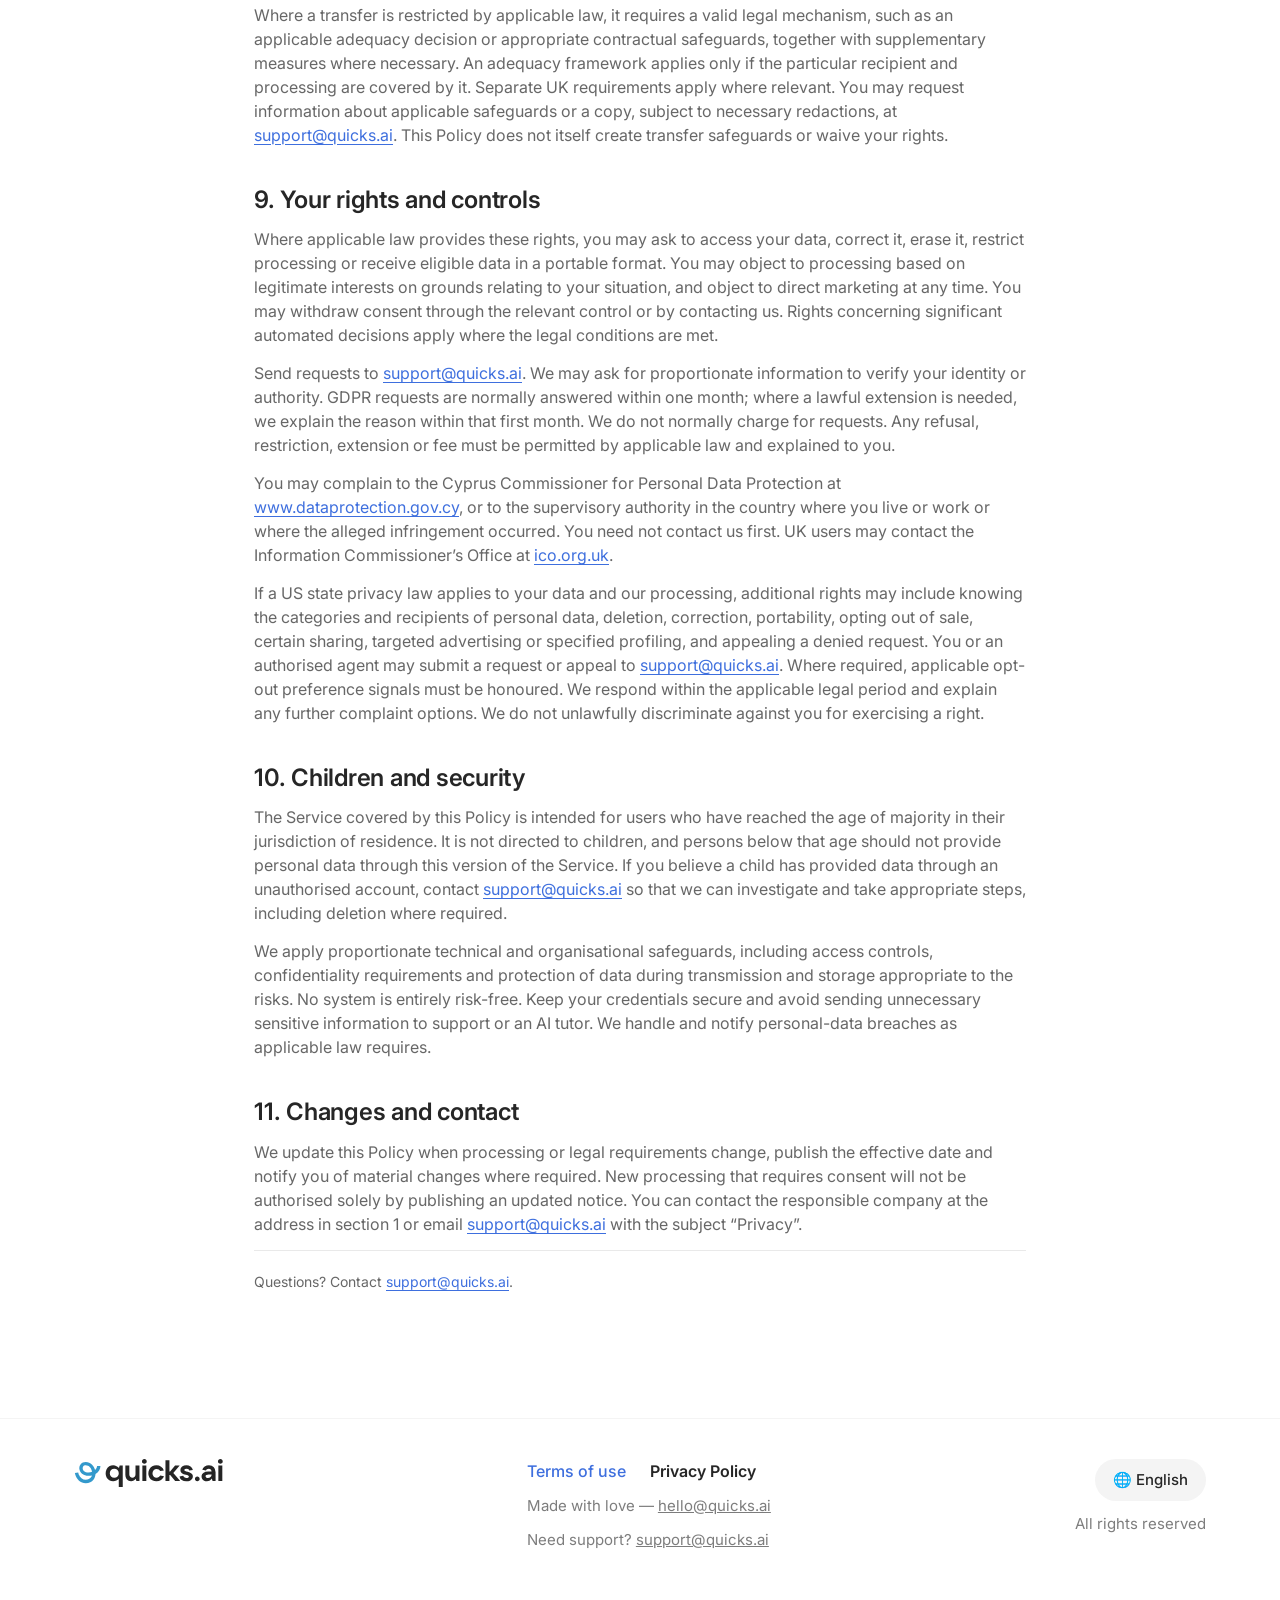
==== commit c26bdfd8: "Footer: drop 'remotely'" ====
--- a/privacy.html
+++ b/privacy.html
@@ -190,7 +190,7 @@
           <a href="terms.html">Terms of use</a>
           <a href="privacy.html" class="is-active">Privacy Policy</a>
         </nav>
-        <p>Made remotely with love — <a href="mailto:hello@quicks.ai">hello@quicks.ai</a></p>
+        <p>Made with love — <a href="mailto:hello@quicks.ai">hello@quicks.ai</a></p>
         <p>Need support? <a href="mailto:support@quicks.ai">support@quicks.ai</a></p>
       </div>
       <div class="footer-right">
--- a/css/styles.css
+++ b/css/styles.css
@@ -143,6 +143,14 @@
   transform: rotate(14deg);
 }
 
+.deco-scribble {
+  position: absolute;
+  width: 76px;
+  top: -34px;
+  right: 7%;
+  transform: rotate(-8deg);
+}
+
 .h2-wrap { position: relative; }
 
 /* burst peeks out from behind the doc mockup */
@@ -188,7 +196,7 @@
 }
 
 .hero-card p { color: var(--ink-70); max-width: 420px; }
-.hero-card .btn { margin-top: 10px; }
+.hero-card .btn { margin-top: auto; }
 
 .hero-card-art {
   width: 100%;
@@ -603,6 +611,7 @@
   .split-reverse .split-visual { order: 2; }
 
   .deco-asterisk { width: 48px; top: -34px; right: 2%; }
+  .deco-scribble { width: 56px; top: -40px; right: 2%; }
   .split-visual-doc .deco-burst { width: 52px; top: -24px; right: 4%; }
 
   .testimonials { grid-template-columns: 1fr; }
@@ -715,3 +724,91 @@
   .legal .toc { padding: 18px 18px; }
   .legal .toc ol { columns: 1; }
 }
+
+/* ============================================================
+   Hero subhead
+   ============================================================ */
+.subhead {
+  margin: 16px 0 0;
+  font-size: 19px;
+  font-weight: 600;
+  color: var(--blue);
+  letter-spacing: -0.01em;
+}
+.subhead + .lead { margin-top: 12px; }
+
+/* ============================================================
+   K-12 subjects card (block 3 visual)
+   ============================================================ */
+.subjects-card {
+  position: relative;
+  z-index: 1;
+  background: #fff;
+  border-radius: var(--radius-lg);
+  box-shadow: 0 24px 64px rgba(38, 38, 38, 0.12);
+  padding: 28px;
+  max-width: 480px;
+  margin: 0 auto;
+}
+
+.subjects-card-head {
+  display: flex;
+  align-items: center;
+  justify-content: space-between;
+  margin-bottom: 20px;
+}
+
+.subjects-card-title { font-size: 18px; font-weight: 600; }
+
+.subjects-card-tag {
+  font-size: 11px;
+  font-weight: 700;
+  letter-spacing: 0.06em;
+  color: var(--blue);
+  background: var(--blue-soft);
+  padding: 4px 10px;
+  border-radius: 999px;
+}
+
+.subjects-grid {
+  display: grid;
+  grid-template-columns: 1fr 1fr;
+  gap: 12px;
+}
+
+.subject-chip {
+  display: flex;
+  flex-direction: column;
+  gap: 2px;
+  padding: 14px;
+  border-radius: var(--radius-sm);
+  background: var(--surface);
+}
+
+.subject-chip b { font-size: 14px; font-weight: 600; color: var(--ink); }
+.subject-chip small { font-size: 11.5px; color: var(--ink-60); line-height: 1.35; }
+
+.subject-mark {
+  width: 34px;
+  height: 34px;
+  border-radius: 9px;
+  display: flex;
+  align-items: center;
+  justify-content: center;
+  font-size: 12px;
+  font-weight: 700;
+  color: #fff;
+  margin-bottom: 8px;
+}
+
+.sm-math { background: linear-gradient(160deg, #ffe29a, #f5b942); color: #7a4e00; }
+.sm-ela  { background: linear-gradient(160deg, #9f7bec, #7048c9); }
+.sm-sci  { background: linear-gradient(160deg, #7fe3a1, #3cba6f); }
+.sm-soc  { background: linear-gradient(160deg, #f79ba2, #e05c68); }
+.sm-ai   { background: linear-gradient(160deg, #8ecdf2, #4b93d1); }
+.sm-life { background: linear-gradient(160deg, #f6b26b, #e8833a); }
+
+@media (max-width: 520px) {
+  .subjects-card { padding: 20px; }
+  .subjects-grid { grid-template-columns: 1fr; }
+}
